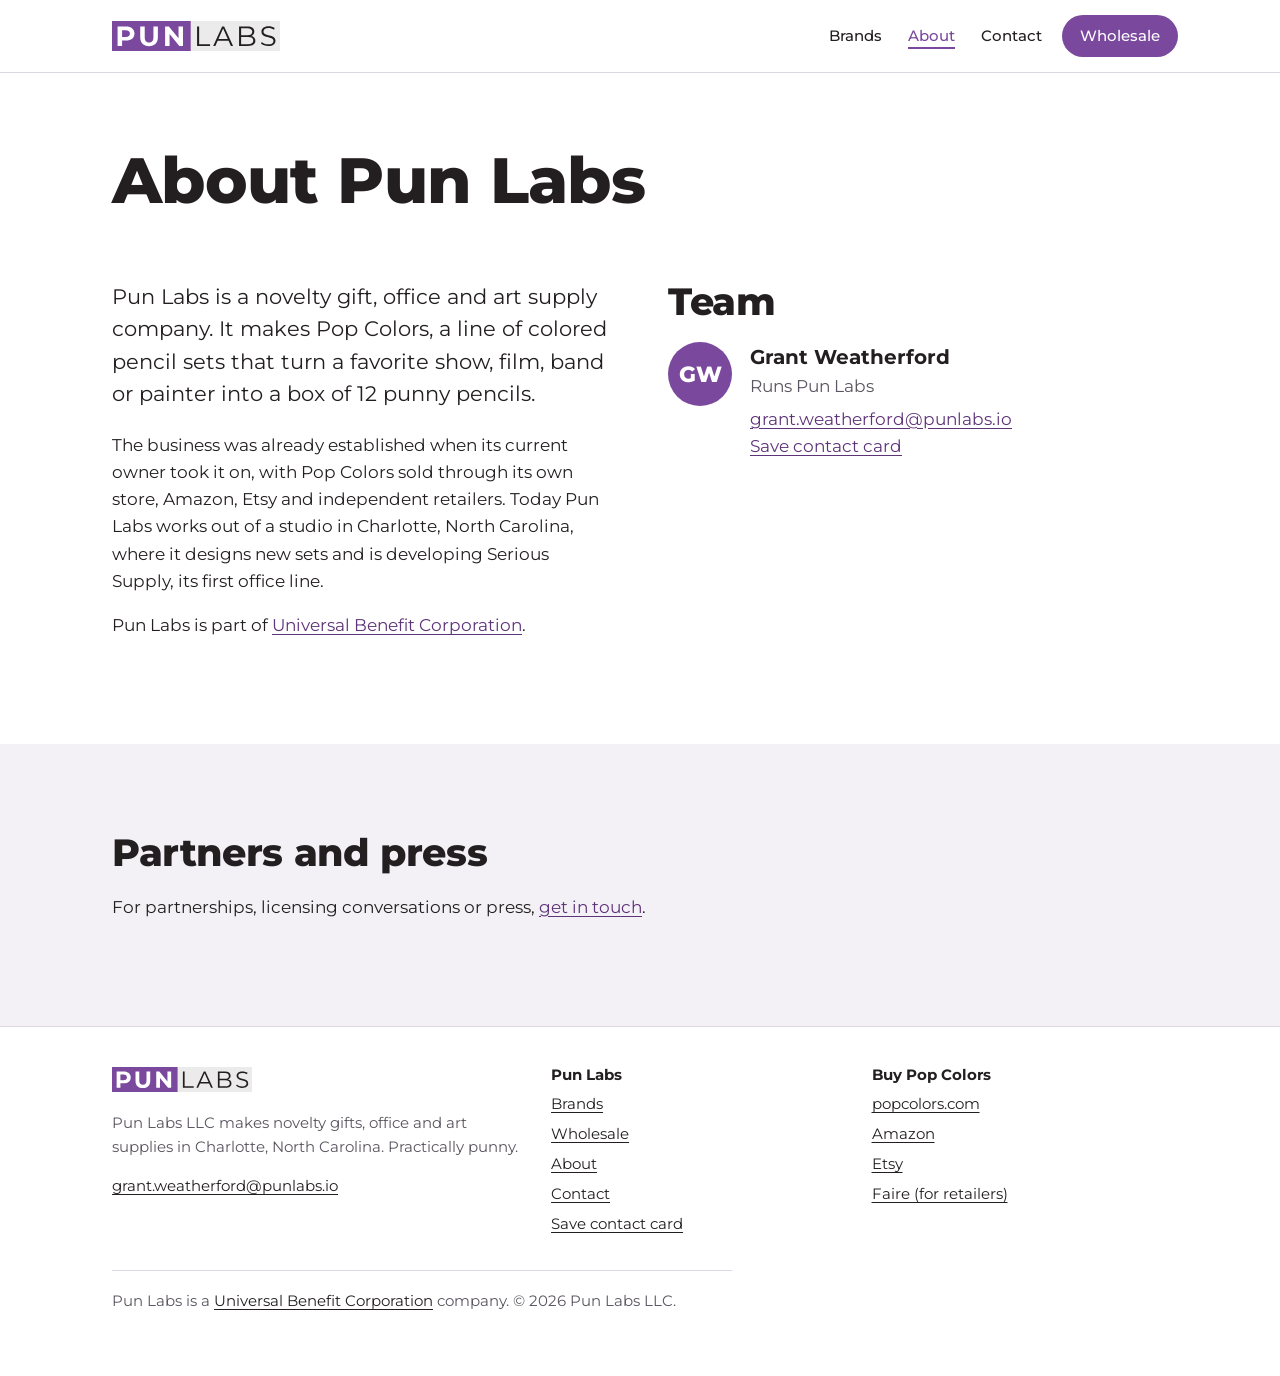
==== about/index.html @ dfb6666a "Launch punlabs.io website Co-Authored-By: Claude Opus 5.5 <noreply@anthropic.com> Claude-Session: ht" ====
<!doctype html>
<html lang="en">
<head>
<meta charset="utf-8">
<meta name="viewport" content="width=device-width, initial-scale=1">
<title>About | Pun Labs</title>
<meta name="description" content="About Pun Labs LLC, the Charlotte, NC company behind Pop Colors.">
<link rel="canonical" href="https://punlabs.io/about/">
<link rel="icon" href="/assets/favicon.svg" type="image/svg+xml">
<link rel="apple-touch-icon" href="/assets/apple-touch-icon.png">
<meta property="og:type" content="website">
<meta property="og:site_name" content="Pun Labs">
<meta property="og:title" content="About | Pun Labs">
<meta property="og:description" content="About Pun Labs LLC, the Charlotte, NC company behind Pop Colors.">
<meta property="og:url" content="https://punlabs.io/about/">
<meta property="og:image" content="https://punlabs.io/assets/og-image.png">
<meta name="twitter:card" content="summary_large_image">
<meta name="theme-color" content="#7A489C">
<link rel="preconnect" href="https://fonts.googleapis.com">
<link rel="preconnect" href="https://fonts.gstatic.com" crossorigin>
<link href="https://fonts.googleapis.com/css2?family=Courier+Prime:wght@400;700&family=Montserrat:wght@300;400;500;600;700;800&display=swap" rel="stylesheet">
<link rel="stylesheet" href="/assets/site.css">
</head>
<body>
<a class="skip" href="#main">Skip to content</a>
<header class="site-head">
<div class="wrap head-in">
<a class="brand" href="/"><img src="/assets/punlabs-logo.svg" alt="Pun Labs" width="168" height="30"></a>
<nav aria-label="Main"><ul class="nav"><li><a href="/brands/">Brands</a></li><li><a href="/about/" aria-current="page">About</a></li><li><a href="/contact/">Contact</a></li><li><a href="/wholesale/" class="nav-cta">Wholesale</a></li></ul></nav>
</div>
</header>
<main id="main">
<div class="page-head"><div class="wrap"><h1>About Pun Labs</h1></div></div>
<section style="padding-top:16px" aria-label="Our story">
<div class="wrap split">
<div>
<p class="lede">Pun Labs is a novelty gift, office and art supply company. It makes Pop Colors, a line of colored pencil sets that turn a favorite show, film, band or painter into a box of 12 punny pencils.</p>
<p>The business was already established when its current owner took it on, with Pop Colors sold through its own store, Amazon, Etsy and independent retailers. Today Pun Labs works out of a studio in Charlotte, North Carolina, where it designs new sets and is developing Serious Supply, its first office line.</p>
<p>Pun Labs is part of <a href="https://ubenefit.co">Universal Benefit Corporation</a>.</p>
</div>
<div>
<h2>Team</h2>
<div class="person"><div class="initials" aria-hidden="true">GW</div><div><h3 style="margin:4px 0 4px">Grant Weatherford</h3><p class="muted" style="margin-bottom:6px">Runs Pun Labs</p><p><a href="mailto:grant.weatherford@punlabs.io">grant.weatherford@punlabs.io</a><br><a href="/assets/grant-weatherford.vcf" download>Save contact card</a></p></div></div>
</div>
</div>
</section>
<section class="band" aria-labelledby="partner-h">
<div class="wrap"><h2 id="partner-h">Partners and press</h2><p>For partnerships, licensing conversations or press, <a href="/contact/?topic=partner">get in touch</a>.</p></div>
</section>
</main>
<footer class="site-foot">
<div class="wrap">
<div class="foot-grid">
<div>
<img src="/assets/punlabs-logo.svg" alt="Pun Labs" width="140" height="25">
<p>Pun Labs LLC makes novelty gifts, office and art supplies in Charlotte, North Carolina. Practically punny.</p>
<p><a href="mailto:grant.weatherford@punlabs.io">grant.weatherford@punlabs.io</a></p>
</div>
<div>
<h2>Pun Labs</h2>
<ul><li><a href="/brands/">Brands</a></li><li><a href="/wholesale/">Wholesale</a></li><li><a href="/about/">About</a></li><li><a href="/contact/">Contact</a></li><li><a href="/assets/grant-weatherford.vcf" download>Save contact card</a></li></ul>
</div>
<div>
<h2>Buy Pop Colors</h2>
<ul><li><a href="https://popcolors.com">popcolors.com</a></li><li><a href="https://www.amazon.com/stores/PunLabs/page/1FCDCFCA-E3FC-4264-9BB8-7B351B1F1EA2">Amazon</a></li><li><a href="https://www.etsy.com/shop/PopColorsCo">Etsy</a></li><li><a href="https://www.faire.com/brand/b_22gfmg8kfx">Faire (for retailers)</a></li></ul>
</div>
</div>
<p class="parent small">Pun Labs is a <a href="https://ubenefit.co">Universal Benefit Corporation</a> company. &copy; <span data-year>2026</span> Pun Labs LLC.</p>
</div>
</footer>
<script>document.querySelectorAll("[data-year]").forEach(function(e){e.textContent=new Date().getFullYear()});</script>

</body>
</html>
---- assets/site.css ----
:root{
  --ink:#231F20; --muted:#5A5560; --line:#DCD7E1; --paper:#FFFFFF; --mist:#F3F0F6;
  --punlabs:#7A489C; --punlabs-dark:#5E3479; --pop:#8E00D7;
  --steel:#E3E5E6; --steel-ink:#1B1B1B; --legal:#F7E9A0;
  --radius:10px; --wrap:1120px;
}
*{box-sizing:border-box}
html{-webkit-text-size-adjust:100%}
body{margin:0;background:var(--paper);color:var(--ink);font-family:Montserrat,system-ui,-apple-system,"Segoe UI",sans-serif;font-size:17px;line-height:1.6;font-weight:400}
img,svg{max-width:100%;height:auto}
a{color:var(--punlabs-dark);text-underline-offset:3px}
a:hover{color:var(--pop)}
:focus-visible{outline:3px solid var(--pop);outline-offset:3px;border-radius:4px}
.wrap{max-width:var(--wrap);margin:0 auto;padding:0 16px}
@media(min-width:720px){.wrap{padding:0 32px}}
.skip{position:absolute;left:-9999px}
.skip:focus{left:16px;top:12px;background:#fff;padding:8px 12px;z-index:10}

/* header */
.site-head{border-bottom:1px solid var(--line);background:#fff}
.head-in{display:flex;flex-wrap:wrap;align-items:center;justify-content:space-between;gap:10px 24px;padding-top:14px;padding-bottom:14px}
.brand{display:block;line-height:0}
.brand img{width:168px;height:auto}
.nav{display:flex;flex-wrap:wrap;align-items:center;gap:4px 6px;margin:0 -10px;padding:0;list-style:none}
.nav a{display:inline-block;padding:10px;color:var(--ink);text-decoration:none;font-weight:500;font-size:15px}
.nav a:hover{color:var(--pop)}
.nav a[aria-current=page]{color:var(--punlabs);text-decoration:underline;text-decoration-thickness:2px;text-underline-offset:6px}
.nav .nav-cta{background:var(--punlabs);color:#fff;border-radius:999px;padding:9px 18px;margin-left:4px}
.nav .nav-cta:hover{background:var(--punlabs-dark);color:#fff}
.nav .nav-cta[aria-current=page]{text-decoration:none;background:var(--punlabs-dark);color:#fff}
@media(max-width:560px){.head-in{flex-direction:column;align-items:flex-start}.nav{margin:0 -10px}}

/* type */
h1,h2,h3{font-weight:800;line-height:1.12;letter-spacing:-.01em;margin:0 0 .5em}
h1{font-size:clamp(36px,7vw,64px)}
h2{font-size:clamp(26px,4.2vw,38px)}
h3{font-size:20px;font-weight:700;letter-spacing:0}
p{margin:0 0 1em;max-width:62ch}
.lede{font-size:clamp(18px,2.2vw,21px);line-height:1.55;font-weight:400;color:var(--ink)}
.muted{color:var(--muted)}
.small{font-size:15px}

/* buttons */
.btns{display:flex;flex-wrap:wrap;gap:12px;margin-top:24px}
.btn{display:inline-flex;align-items:center;justify-content:center;min-height:50px;padding:12px 24px;border-radius:999px;font-weight:700;font-size:16px;text-decoration:none;border:2px solid var(--punlabs);background:var(--punlabs);color:#fff;font-family:inherit;cursor:pointer}
.btn:hover{background:var(--punlabs-dark);border-color:var(--punlabs-dark);color:#fff}
.btn.ghost{background:transparent;color:var(--punlabs-dark)}
.btn.ghost:hover{background:var(--mist);color:var(--punlabs-dark)}
@media(max-width:480px){.btns .btn{width:100%}}

/* sections */
section{padding:64px 0}
@media(min-width:900px){section{padding:88px 0}}
.band{background:var(--mist)}
.section-head{max-width:720px;margin-bottom:32px}

/* hero */
.hero{padding:48px 0 56px;overflow:hidden}
@media(min-width:900px){.hero{padding:72px 0 88px}}
.hero-grid{display:grid;gap:40px;align-items:center}
@media(min-width:900px){.hero-grid{grid-template-columns:1.05fr 1fr;gap:56px}}
.tag{display:inline-block;font-weight:700;color:var(--punlabs);font-size:16px;margin-bottom:14px}
.pencils{display:flex;flex-direction:column;gap:10px}
.pencils .pencil{display:block;width:var(--len);height:auto}
.pencils .pencil:nth-child(even){margin-left:auto}
@media (prefers-reduced-motion:no-preference){
  .pencils .pencil{animation:slide .7s cubic-bezier(.2,.7,.2,1) both}
  .pencils .pencil:nth-child(2){animation-delay:.06s}.pencils .pencil:nth-child(3){animation-delay:.12s}
  .pencils .pencil:nth-child(4){animation-delay:.18s}.pencils .pencil:nth-child(5){animation-delay:.24s}
  .pencils .pencil:nth-child(6){animation-delay:.3s}
  @keyframes slide{from{transform:translateX(-40px);opacity:0}to{transform:none;opacity:1}}
}

/* products */
.products{display:grid;grid-template-columns:repeat(2,minmax(0,1fr));gap:20px 16px;margin:0;padding:0;list-style:none}
@media(min-width:720px){.products{grid-template-columns:repeat(3,minmax(0,1fr));gap:28px 24px}}
@media(min-width:1000px){.products.four{grid-template-columns:repeat(4,minmax(0,1fr))}}
.product a{display:block;color:var(--ink);text-decoration:none}
.product .ph{aspect-ratio:1/1;background:#fff;border:1px solid var(--line);border-radius:var(--radius);overflow:hidden}
.product img{width:100%;height:100%;object-fit:cover;display:block}
.product h3{font-size:16px;margin:12px 0 2px}
.product p{font-size:14px;color:var(--muted);margin:0}
.product a:hover h3{color:var(--pop)}

/* channels */
.channels{display:grid;gap:16px;margin:0;padding:0;list-style:none}
@media(min-width:720px){.channels{grid-template-columns:repeat(2,1fr)}}
@media(min-width:1000px){.channels{grid-template-columns:repeat(4,1fr)}}
.channel a{display:flex;flex-direction:column;height:100%;padding:22px;border:1px solid var(--line);border-radius:var(--radius);background:#fff;color:var(--ink);text-decoration:none}
.channel a:hover{border-color:var(--punlabs)}
.channel strong{font-size:18px;font-weight:700;margin-bottom:4px}
.channel span{font-size:15px;color:var(--muted)}
.channel .go{margin-top:auto;padding-top:14px;color:var(--punlabs-dark);font-weight:600;font-size:15px}

/* wholesale strip */
.strip{background:var(--punlabs);color:#fff}
.strip h2{color:#fff}
.strip p{color:#F1E9F7}
.strip .btn{background:#fff;color:var(--punlabs-dark);border-color:#fff}
.strip .btn:hover{background:var(--mist);border-color:var(--mist)}
.strip .btn.ghost{background:transparent;color:#fff;border-color:#fff}
.strip .btn.ghost:hover{background:rgba(255,255,255,.12)}

/* split blocks */
.split{display:grid;gap:32px}
@media(min-width:900px){.split{grid-template-columns:1fr 1fr;gap:56px}}
.brand-mark{width:260px;max-width:70%;margin-bottom:22px}
.facts{margin:0 0 1em;padding-left:20px}
.facts li{margin-bottom:6px}

/* serious supply */
.serious{background:var(--steel);color:var(--steel-ink)}
.serious h2,.serious h3,.serious p,.serious .typed{font-family:"Courier Prime","Courier New",monospace;letter-spacing:0}
.serious h2{font-weight:700;font-size:clamp(30px,5vw,44px)}
.serious .soon{display:inline-block;border:2px solid var(--steel-ink);padding:4px 10px;font-family:"Courier Prime","Courier New",monospace;font-weight:700;font-size:15px;margin-bottom:18px}
.memo{background:var(--legal);background-image:repeating-linear-gradient(to bottom,transparent 0 29px,#C9D7E8 29px 30px);border-left:3px solid #E58C8C;padding:22px 20px 18px 26px;border-radius:2px;max-width:560px;box-shadow:0 1px 0 rgba(0,0,0,.08)}
.memo p{line-height:30px;margin:0;font-size:16px}
.serious .pencils .pencil:nth-child(even){margin-left:0}
.serious .pencils{gap:12px;margin-top:8px}

/* page header */
.page-head{padding:48px 0 8px}
@media(min-width:900px){.page-head{padding:72px 0 16px}}

/* steps (real sequence: how wholesale ordering works) */
.ways{display:grid;gap:20px}
@media(min-width:900px){.ways{grid-template-columns:1fr 1fr}}
.way{border:1px solid var(--line);border-radius:var(--radius);padding:26px;background:#fff}
.way h3{margin-bottom:8px}

/* forms */
.pl-form{display:flex;flex-direction:column;gap:18px;max-width:720px}
.pl-form .row{display:flex;flex-wrap:wrap;gap:18px}
.pl-form .row>div{flex:1 1 260px;min-width:0}
.pl-form label,.pl-form legend{display:block;font-weight:600;font-size:15px;margin-bottom:6px}
.pl-form .opt{font-weight:400;color:var(--muted)}
.pl-form input[type=text],.pl-form input[type=email],.pl-form input[type=url],.pl-form select,.pl-form textarea{width:100%;font:inherit;font-size:16px;color:var(--ink);background:#fff;border:1px solid #9C95A4;border-radius:8px;padding:12px;min-height:50px}
.pl-form textarea{min-height:130px;resize:vertical}
.pl-form input:focus,.pl-form select:focus,.pl-form textarea:focus{outline:3px solid rgba(142,0,215,.35);border-color:var(--punlabs)}
.pl-form fieldset{border:0;margin:0;padding:0}
.choices{display:flex;flex-wrap:wrap;gap:10px}
.choices label{display:flex;align-items:center;gap:10px;margin:0;font-weight:500;border:1px solid #9C95A4;border-radius:8px;padding:12px 14px;min-height:50px;cursor:pointer;flex:1 1 200px}
.choices input{width:20px;height:20px;accent-color:var(--punlabs);margin:0}
.choices label:has(input:checked){border-color:var(--punlabs);background:var(--mist)}
.pl-form .hp{position:absolute;left:-9999px;width:1px;height:1px;overflow:hidden}
.pl-form .err{display:none;margin:0;padding:12px;border-radius:8px;background:#FDECEC;color:#8A1C1C;font-size:15px}
.pl-form button[disabled]{opacity:.7;cursor:progress}
.form-card{background:#fff;border:1px solid var(--line);border-radius:14px;padding:22px}
@media(min-width:720px){.form-card{padding:36px}}

/* about */
.person{display:flex;gap:18px;align-items:flex-start;margin-top:8px}
.initials{flex:0 0 64px;height:64px;border-radius:50%;background:var(--punlabs);color:#fff;display:flex;align-items:center;justify-content:center;font-weight:800;font-size:22px}

/* footer */
.site-foot{border-top:1px solid var(--line);padding:40px 0 48px;font-size:15px;color:var(--muted)}
.foot-grid{display:grid;gap:24px}
@media(min-width:800px){.foot-grid{grid-template-columns:1.4fr 1fr 1fr}}
.site-foot h2{font-size:15px;font-weight:700;color:var(--ink);margin:0 0 8px;letter-spacing:0}
.site-foot ul{list-style:none;margin:0;padding:0}
.site-foot li{margin-bottom:6px}
.site-foot a{color:var(--ink)}
.site-foot img{width:140px;margin-bottom:12px}
.parent{margin-top:28px;padding-top:18px;border-top:1px solid var(--line)}
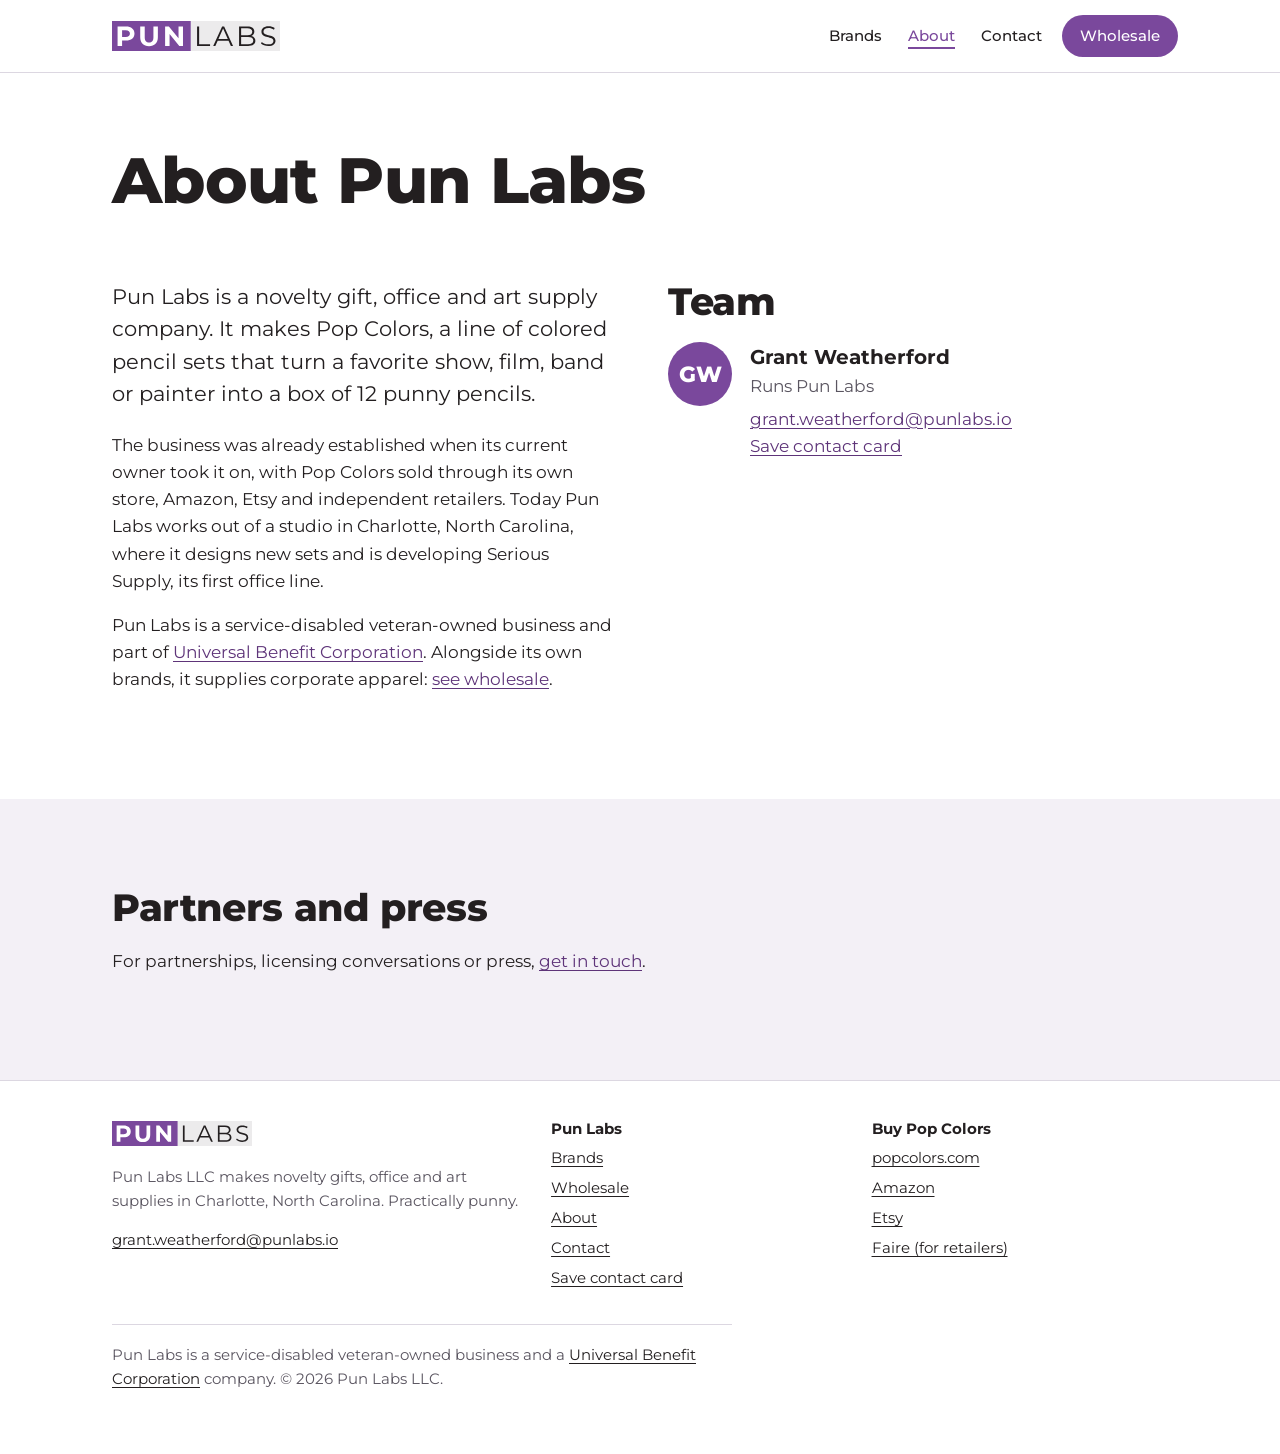
==== commit 76b5a81f: "Add corporate apparel section and service-disabled veteran-owned status Co-Authored-By: Claude Opus " ====
--- a/about/index.html
+++ b/about/index.html
@@ -36,7 +36,7 @@
 <div>
 <p class="lede">Pun Labs is a novelty gift, office and art supply company. It makes Pop Colors, a line of colored pencil sets that turn a favorite show, film, band or painter into a box of 12 punny pencils.</p>
 <p>The business was already established when its current owner took it on, with Pop Colors sold through its own store, Amazon, Etsy and independent retailers. Today Pun Labs works out of a studio in Charlotte, North Carolina, where it designs new sets and is developing Serious Supply, its first office line.</p>
-<p>Pun Labs is part of <a href="https://ubenefit.co">Universal Benefit Corporation</a>.</p>
+<p>Pun Labs is a service-disabled veteran-owned business and part of <a href="https://ubenefit.co">Universal Benefit Corporation</a>. Alongside its own brands, it supplies corporate apparel: <a href="/wholesale/#apparel">see wholesale</a>.</p>
 </div>
 <div>
 <h2>Team</h2>
@@ -65,7 +65,7 @@
 <ul><li><a href="https://popcolors.com">popcolors.com</a></li><li><a href="https://www.amazon.com/stores/PunLabs/page/1FCDCFCA-E3FC-4264-9BB8-7B351B1F1EA2">Amazon</a></li><li><a href="https://www.etsy.com/shop/PopColorsCo">Etsy</a></li><li><a href="https://www.faire.com/brand/b_22gfmg8kfx">Faire (for retailers)</a></li></ul>
 </div>
 </div>
-<p class="parent small">Pun Labs is a <a href="https://ubenefit.co">Universal Benefit Corporation</a> company. &copy; <span data-year>2026</span> Pun Labs LLC.</p>
+<p class="parent small">Pun Labs is a service-disabled veteran-owned business and a <a href="https://ubenefit.co">Universal Benefit Corporation</a> company. &copy; <span data-year>2026</span> Pun Labs LLC.</p>
 </div>
 </footer>
 <script>document.querySelectorAll("[data-year]").forEach(function(e){e.textContent=new Date().getFullYear()});</script>
--- a/assets/site.css
+++ b/assets/site.css
@@ -117,6 +117,32 @@
 .memo p{line-height:30px;margin:0;font-size:16px}
 .serious .pencils .pencil:nth-child(even){margin-left:0}
 .serious .pencils{gap:12px;margin-top:8px}
+.designs{margin-top:56px}
+.designs h3{font-size:24px;margin-bottom:4px}
+.design-list{list-style:none;margin:20px 0 0;padding:0;display:grid;gap:28px}
+@media(min-width:900px){.design-list{grid-template-columns:repeat(3,1fr);gap:32px}}
+.design-list li{border-top:2px solid var(--steel-ink);padding-top:18px}
+.design-list .gpencil{display:block;width:100%;height:auto}
+.design-list p{margin:12px 0 0;font-size:15px;line-height:1.5}
+
+/* veteran-owned + apparel */
+.vet{display:flex;align-items:center;gap:8px;margin:22px 0 0;padding:0;color:var(--punlabs-dark);font-weight:600;font-size:15px;line-height:1.3}
+.vet svg{flex:0 0 auto;color:var(--punlabs)}
+.page-head .vet{margin-top:4px}
+.apparel{padding-top:32px}
+.vet-card{background:var(--mist);border-radius:14px;padding:28px;align-self:start}
+.vet-card .star{color:var(--punlabs);margin-bottom:10px}
+.vet-card h3{margin-bottom:8px}
+.vet-card p{margin:0}
+
+/* pneumart */
+.pneumart{background:#F4F0E8;color:#3A3A38}
+.pneumart .soon{display:inline-block;border:2px solid #B85532;color:#B85532;border-radius:999px;padding:4px 14px;font-weight:600;font-size:15px;margin-bottom:22px}
+.pa-word{font-weight:400;font-size:clamp(44px,8vw,84px);letter-spacing:-.01em;line-height:1;margin:0 0 14px;color:#3A3A38}
+.pa-word span{color:#B85532;font-weight:600}
+.pa-tag{font-size:clamp(20px,2.6vw,26px);font-weight:300;font-style:italic;margin-bottom:18px}
+.pneumart a{color:#9A4326}
+.pneumart a:hover{color:#B85532}
 
 /* page header */
 .page-head{padding:48px 0 8px}
